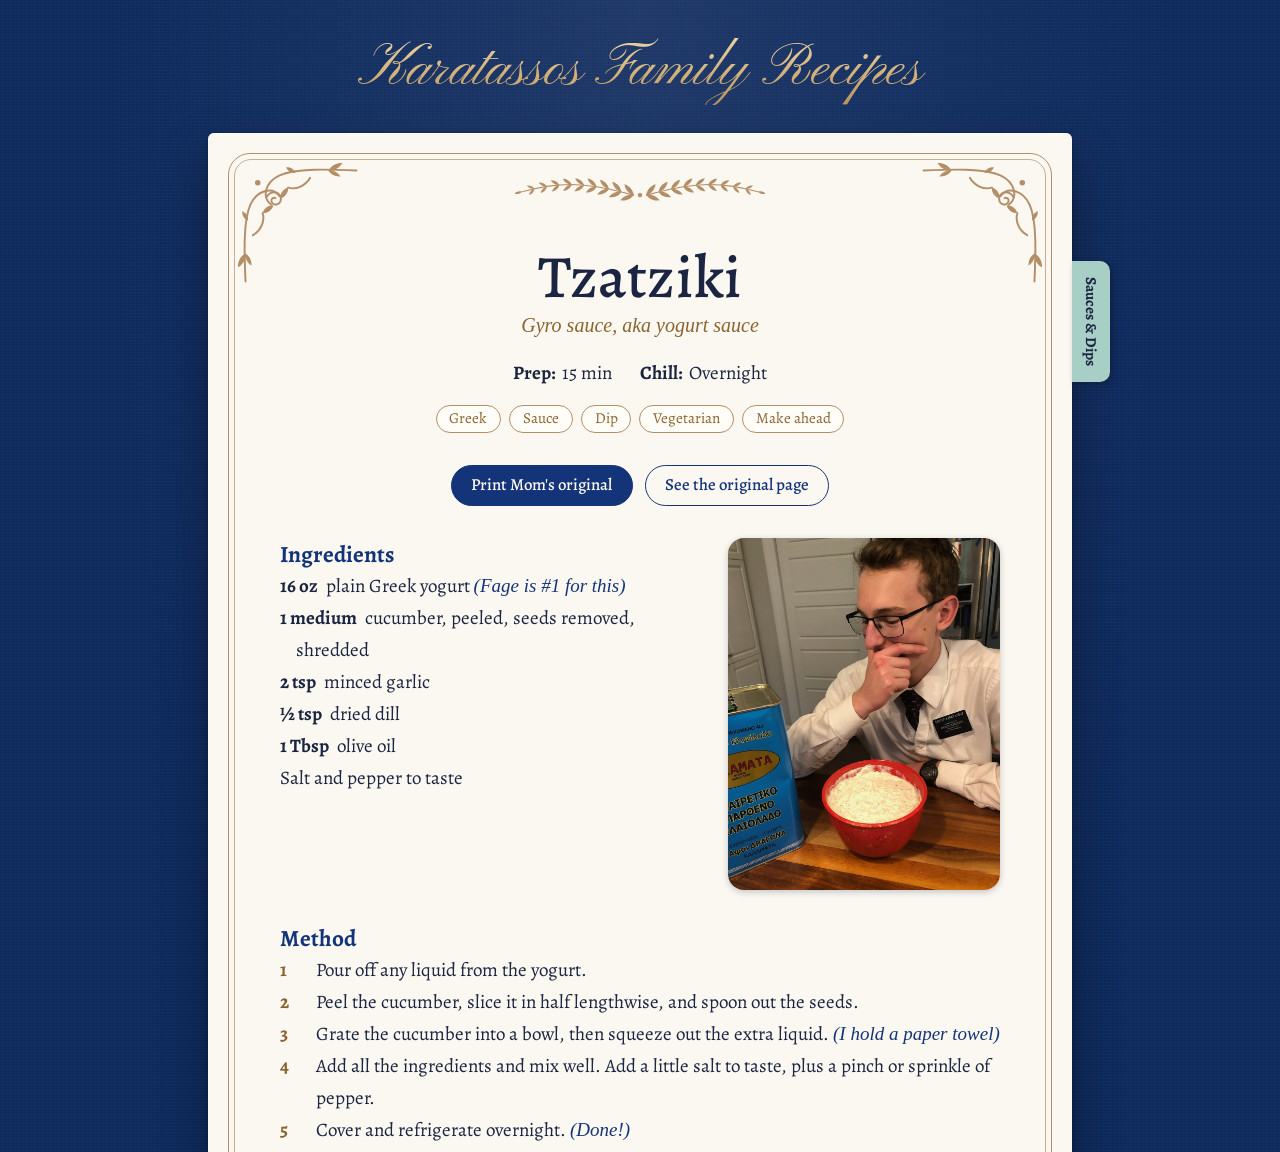
==== site/index.html @ d42afefd "Proof-of-concept recipe page, design prototypes and initial design Co-Authored-By: Claude Opus 5.5 <" ====
<!doctype html>
<html lang="en">
<head>
  <meta charset="utf-8">
  <title>Karatassos Family Recipes</title>
  <!-- Proof of concept: there is one recipe so far, so the home page opens it. -->
  <meta http-equiv="refresh" content="0; url=recipe.html?r=tzatziki">
</head>
<body>
  <a href="recipe.html?r=tzatziki">Open the tzatziki recipe</a>
</body>
</html>
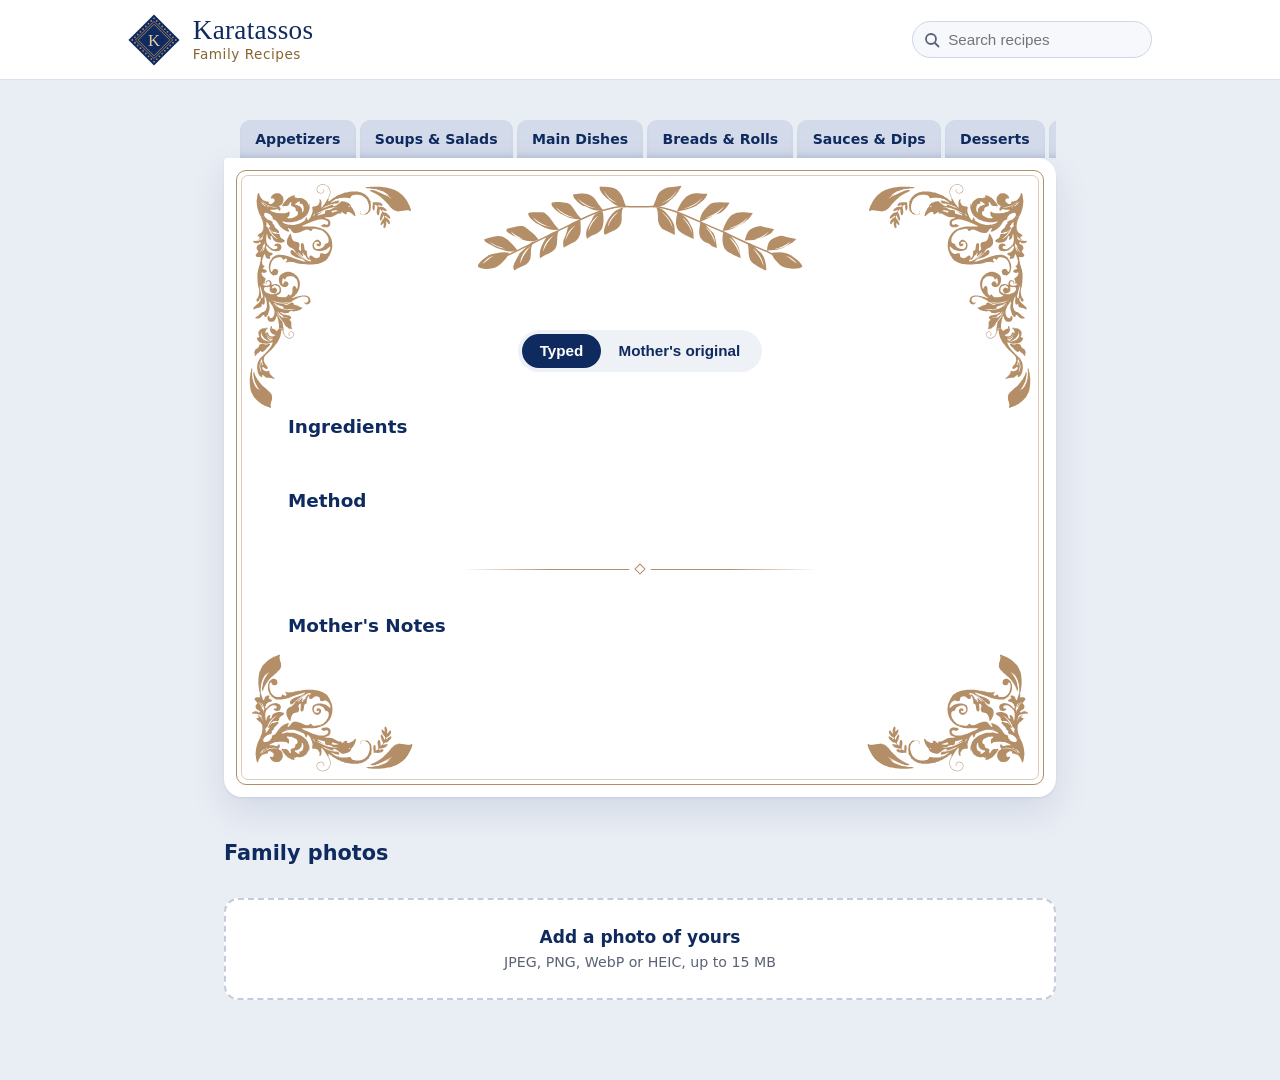
==== commit 5ea88899: "Initial design doc updated to the chosen recipe card; project log with hours; home page opens the ca" ====
--- a/site/index.html
+++ b/site/index.html
@@ -3,10 +3,10 @@
 <head>
   <meta charset="utf-8">
   <title>Karatassos Family Recipes</title>
-  <!-- Proof of concept: there is one recipe so far, so the home page opens it. -->
-  <meta http-equiv="refresh" content="0; url=recipe.html?r=tzatziki">
+  <!-- Proof of concept: one recipe so far, so the home page opens it on the chosen recipe-card design. -->
+  <meta http-equiv="refresh" content="0; url=prototypes/card.html?r=tzatziki">
 </head>
 <body>
-  <a href="recipe.html?r=tzatziki">Open the tzatziki recipe</a>
+  <a href="prototypes/card.html?r=tzatziki">Open the tzatziki recipe</a>
 </body>
 </html>
